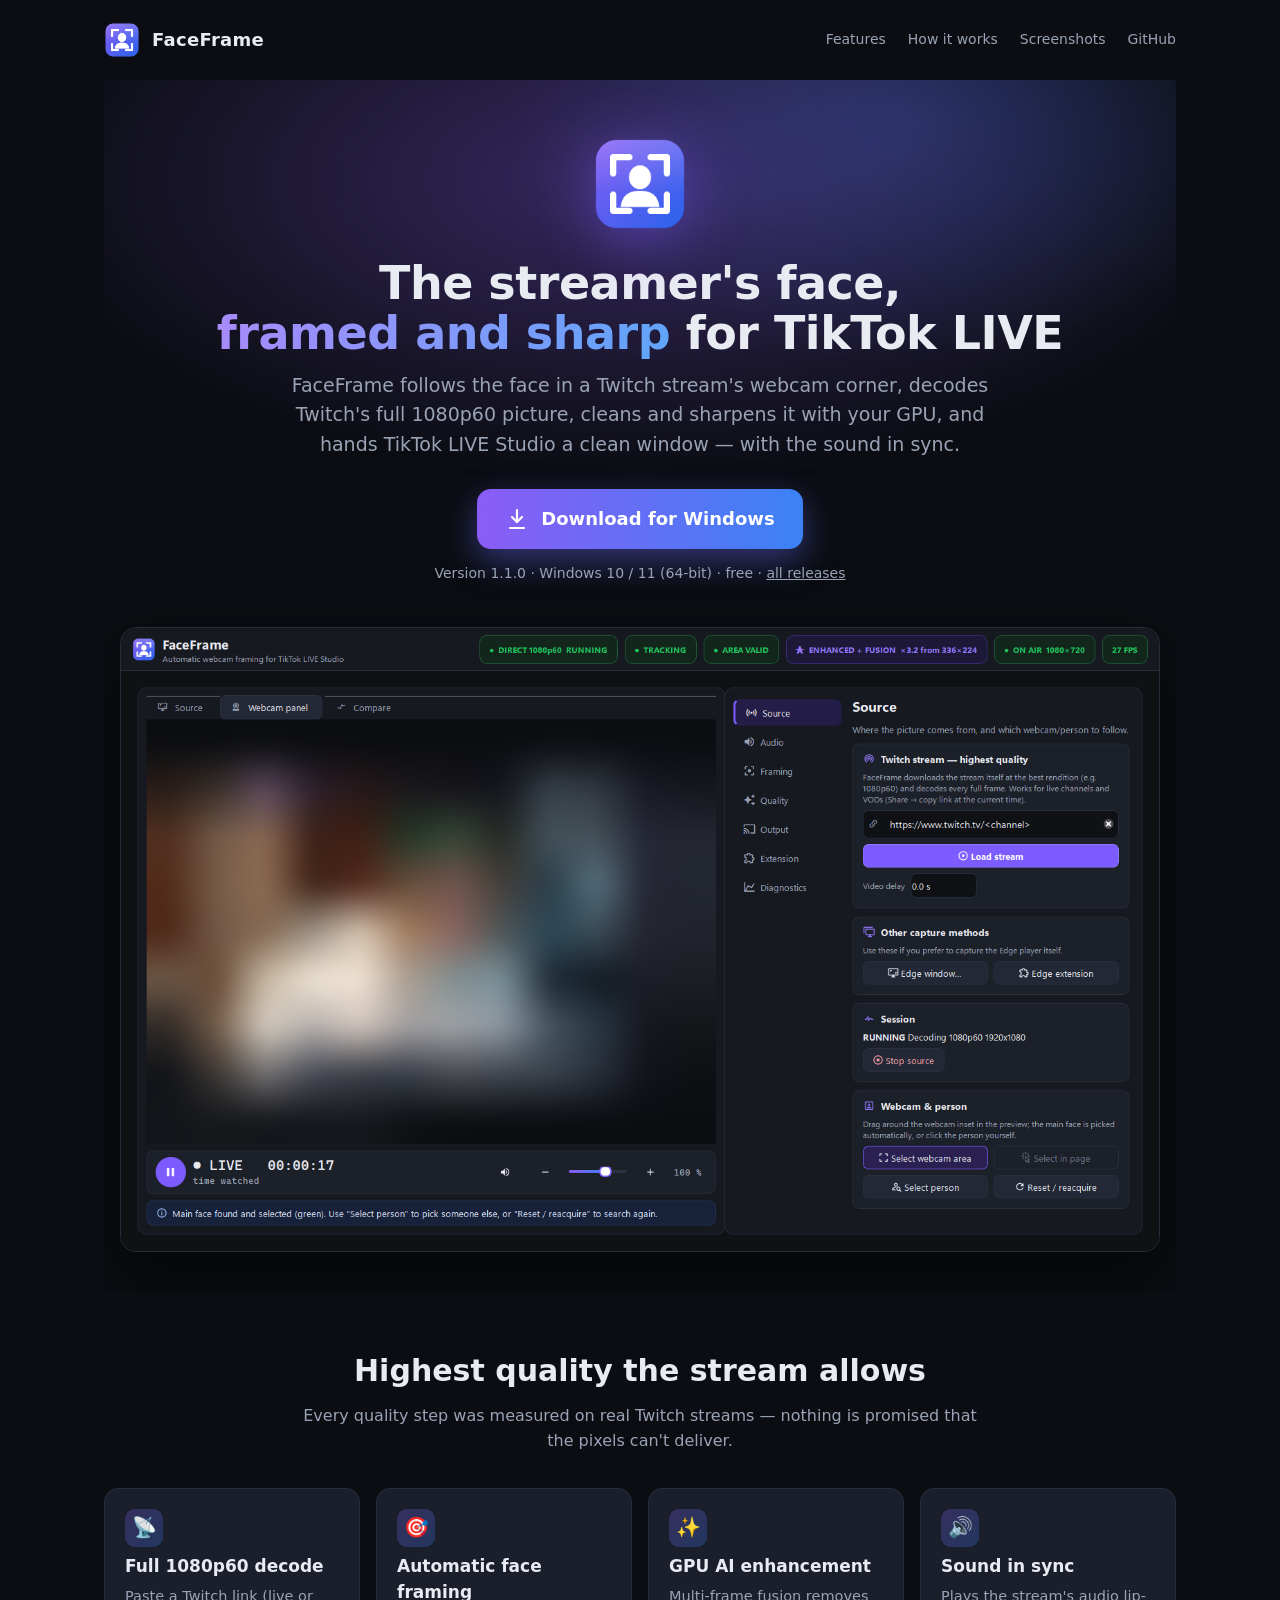
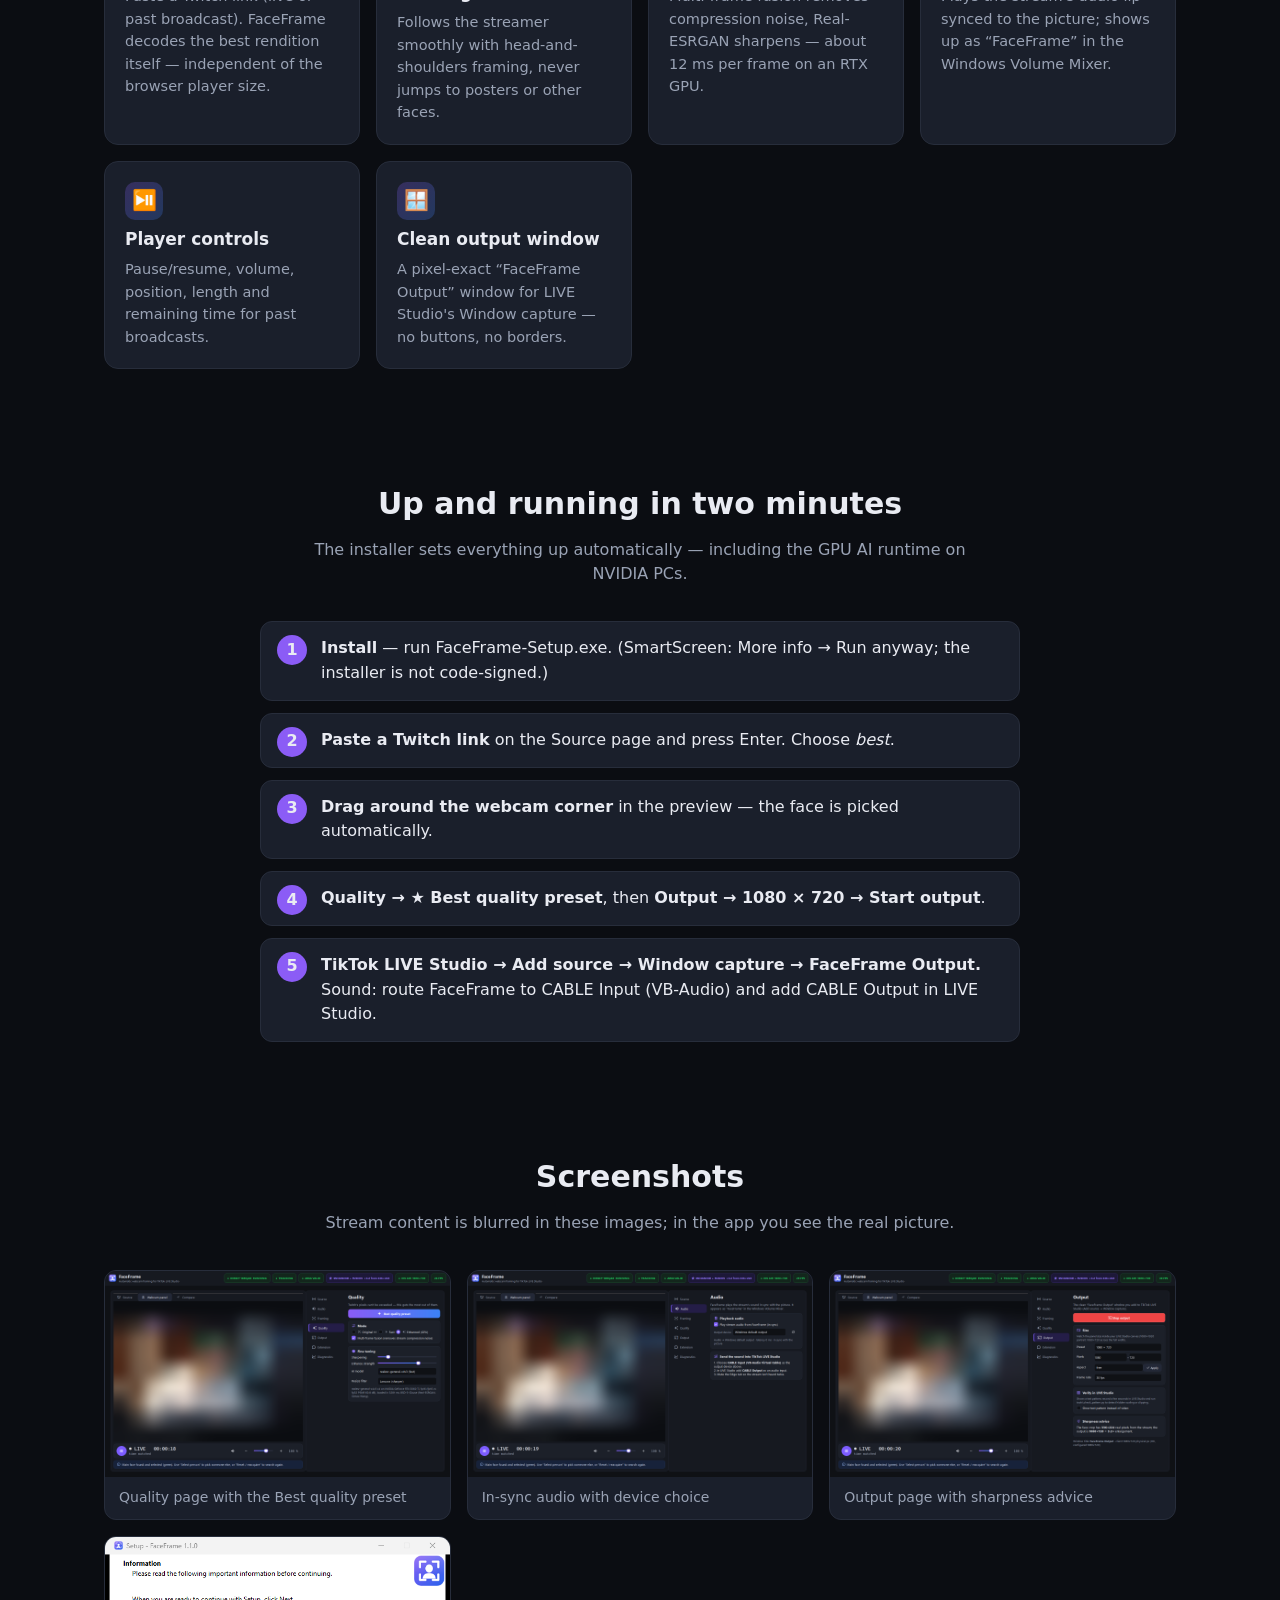
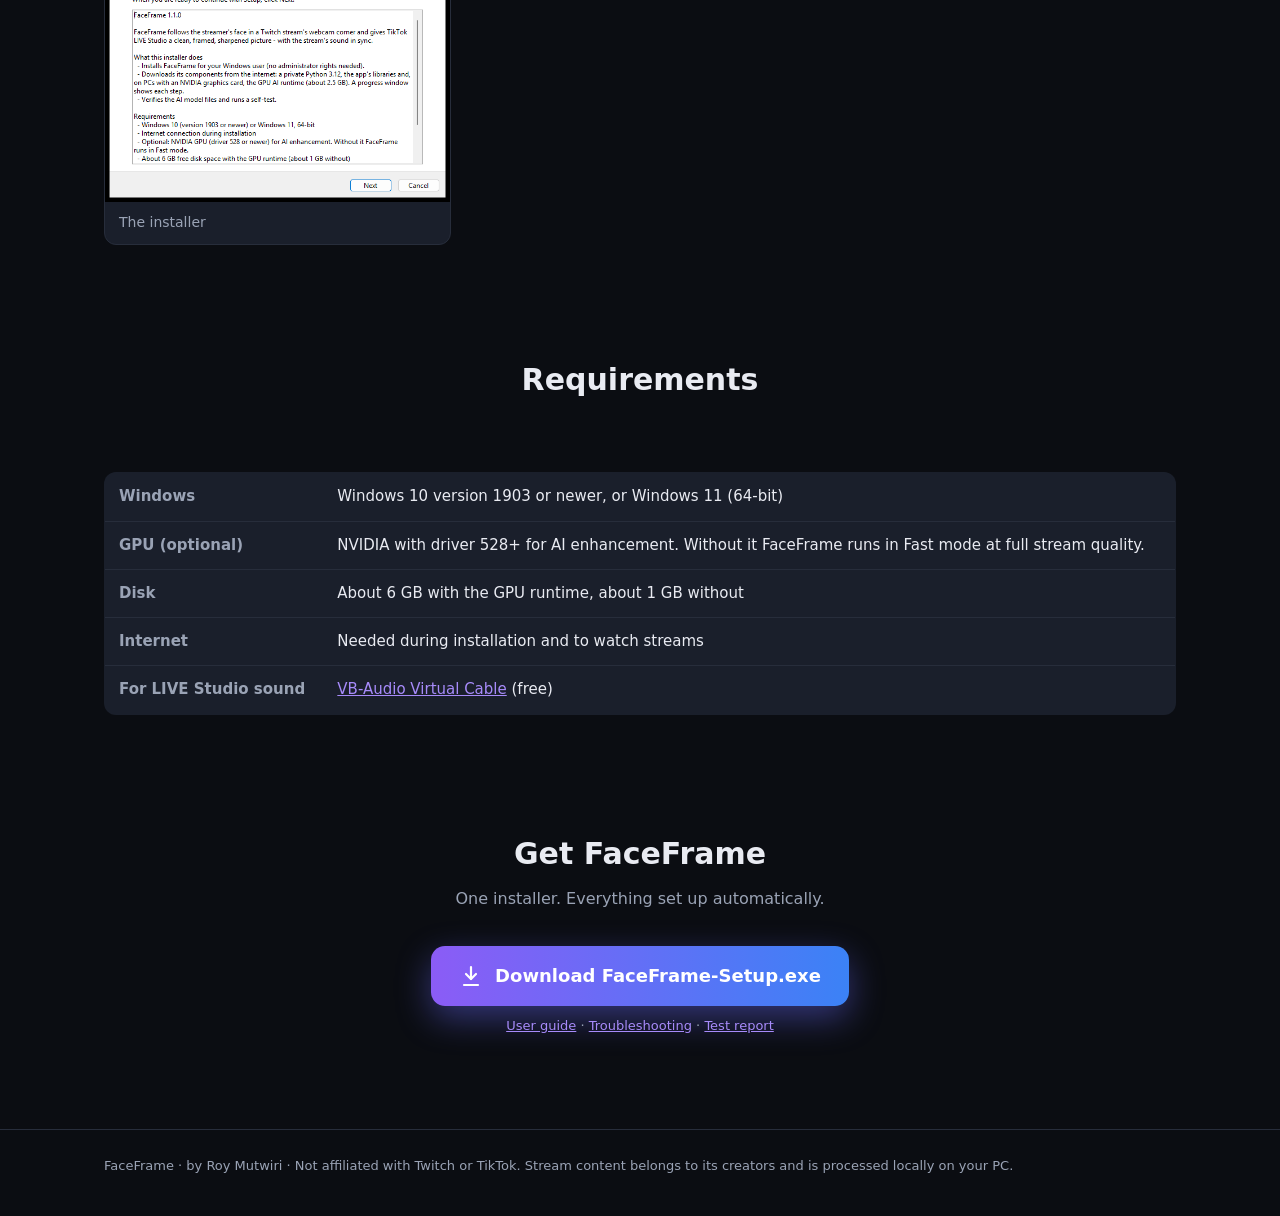
==== docs/index.html @ 80ff7608 "FaceFrame 1.1.0: release QA, installer, docs and landing page - Direct Twitch 1080p60 source, Best q" ====
<!doctype html>
<html lang="en">
<head>
<meta charset="utf-8">
<meta name="viewport" content="width=device-width, initial-scale=1">
<title>FaceFrame — automatic webcam framing for TikTok LIVE Studio</title>
<meta name="description" content="FaceFrame follows the streamer's face in a Twitch stream's webcam corner and gives TikTok LIVE Studio a clean, framed, AI-sharpened picture with in-sync sound.">
<meta property="og:title" content="FaceFrame for Windows">
<meta property="og:description" content="Automatic webcam framing for TikTok LIVE Studio — 1080p60 Twitch decode, GPU AI enhancement, in-sync audio.">
<meta property="og:image" content="assets/faceframe_512.png">
<link rel="icon" href="assets/faceframe_512.png">
<style>
  :root { --bg:#0b0d12; --surface:#141822; --card:#1a1f2b; --border:#272d3b; --text:#e9ebf2; --muted:#9aa3b5;
          --violet:#8b5cf6; --blue:#3b82f6; --ok:#22c55e; }
  * { box-sizing:border-box; }
  body { margin:0; font-family:"Segoe UI Variable Text","Segoe UI",system-ui,-apple-system,sans-serif; color:var(--text);
         background:var(--bg); line-height:1.55; }
  a { color:#a78bfa; }
  .wrap { max-width:1120px; margin:0 auto; padding:0 24px; }
  header { padding:22px 0; display:flex; align-items:center; gap:12px; }
  header img { width:36px; height:36px; }
  header b { font-size:18px; letter-spacing:.3px; }
  header nav { margin-left:auto; display:flex; gap:22px; }
  header nav a { color:var(--muted); text-decoration:none; font-size:14px; }
  header nav a:hover { color:var(--text); }
  .hero { position:relative; padding:56px 0 40px; text-align:center; overflow:hidden; }
  .hero::before { content:""; position:absolute; inset:-200px -100px auto; height:600px; z-index:-1;
                  background:radial-gradient(closest-side, rgba(139,92,246,.35), transparent),
                             radial-gradient(closest-side at 70% 40%, rgba(59,130,246,.25), transparent); filter:blur(10px); }
  .hero img.logo { width:96px; height:96px; filter:drop-shadow(0 12px 30px rgba(124,92,255,.45)); }
  h1 { font-size:46px; line-height:1.1; margin:18px 0 12px; letter-spacing:-.5px; }
  h1 span { background:linear-gradient(90deg,#a78bfa,#60a5fa); -webkit-background-clip:text; background-clip:text; color:transparent; }
  .lead { color:var(--muted); font-size:19px; max-width:720px; margin:0 auto 30px; }
  .btn { display:inline-flex; align-items:center; gap:12px; padding:16px 28px; border-radius:14px; font-weight:700;
         font-size:18px; text-decoration:none; color:white; background:linear-gradient(90deg,var(--violet),var(--blue));
         box-shadow:0 12px 34px rgba(99,102,241,.45); transition:transform .15s, box-shadow .15s; }
  .btn:hover { transform:translateY(-2px); box-shadow:0 16px 44px rgba(99,102,241,.6); }
  .btn svg { width:24px; height:24px; }
  .meta { margin-top:14px; color:var(--muted); font-size:14px; }
  .meta a { color:var(--muted); }
  .shot { margin:42px auto 0; max-width:1040px; border-radius:16px; overflow:hidden; border:1px solid var(--border);
          box-shadow:0 30px 80px rgba(0,0,0,.55); }
  .shot img { display:block; width:100%; }
  section { padding:56px 0; }
  h2 { font-size:30px; margin:0 0 10px; text-align:center; }
  .sub { color:var(--muted); text-align:center; margin:0 auto 34px; max-width:680px; }
  .grid { display:grid; grid-template-columns:repeat(auto-fit,minmax(240px,1fr)); gap:16px; }
  .card { background:var(--card); border:1px solid var(--border); border-radius:14px; padding:20px; }
  .card h3 { margin:6px 0 6px; font-size:17px; }
  .card p { margin:0; color:var(--muted); font-size:14.5px; }
  .ic { width:38px; height:38px; border-radius:10px; display:grid; place-items:center;
        background:linear-gradient(135deg,rgba(139,92,246,.25),rgba(59,130,246,.25)); font-size:20px; }
  .steps { counter-reset:s; display:grid; gap:12px; max-width:760px; margin:0 auto; }
  .step { background:var(--card); border:1px solid var(--border); border-radius:12px; padding:14px 18px 14px 60px; position:relative; }
  .step::before { counter-increment:s; content:counter(s); position:absolute; left:16px; top:13px; width:30px; height:30px;
                  border-radius:50%; display:grid; place-items:center; font-weight:700; background:var(--violet); }
  .gallery { display:grid; grid-template-columns:repeat(auto-fit,minmax(320px,1fr)); gap:16px; }
  .gallery figure { margin:0; background:var(--card); border:1px solid var(--border); border-radius:12px; overflow:hidden; }
  .gallery img { width:100%; display:block; }
  .gallery figcaption { padding:10px 14px; color:var(--muted); font-size:14px; }
  table { width:100%; border-collapse:collapse; background:var(--card); border:1px solid var(--border); border-radius:12px; overflow:hidden; }
  td, th { padding:12px 14px; border-bottom:1px solid var(--border); text-align:left; font-size:15px; }
  th { color:var(--muted); font-weight:600; }
  .cta { text-align:center; padding:60px 0 80px; }
  footer { border-top:1px solid var(--border); color:var(--muted); font-size:13px; padding:26px 0 40px; }
  .note { color:var(--muted); font-size:13px; text-align:center; margin-top:10px; }
  @media (max-width:640px) { h1 { font-size:34px; } header nav { display:none; } }
</style>
</head>
<body>
<div class="wrap">
  <header>
    <img src="assets/faceframe_512.png" alt="">
    <b>FaceFrame</b>
    <nav>
      <a href="#features">Features</a><a href="#how">How it works</a><a href="#screens">Screenshots</a>
      <a href="https://github.com/Roy-Mutwiri/Twitch-Face-Card">GitHub</a>
    </nav>
  </header>

  <div class="hero">
    <img class="logo" src="assets/faceframe_512.png" alt="FaceFrame logo">
    <h1>The streamer's face,<br><span>framed and sharp</span> for TikTok LIVE</h1>
    <p class="lead">FaceFrame follows the face in a Twitch stream's webcam corner, decodes Twitch's full 1080p60 picture,
      cleans and sharpens it with your GPU, and hands TikTok LIVE Studio a clean window — with the sound in sync.</p>
    <a class="btn" id="dl" href="https://github.com/Roy-Mutwiri/Twitch-Face-Card/releases/latest/download/FaceFrame-Setup.exe">
      <svg viewBox="0 0 24 24" fill="none" stroke="currentColor" stroke-width="2.2" stroke-linecap="round" stroke-linejoin="round"><path d="M12 3v12"/><path d="m7 10 5 5 5-5"/><path d="M5 21h14"/></svg>
      Download for Windows
    </a>
    <div class="meta">Version 1.1.0 · Windows 10 / 11 (64-bit) · free ·
      <a href="https://github.com/Roy-Mutwiri/Twitch-Face-Card/releases">all releases</a></div>
    <div class="shot"><img src="screenshots/main.png" alt="FaceFrame main window"></div>
  </div>

  <section id="features">
    <h2>Highest quality the stream allows</h2>
    <p class="sub">Every quality step was measured on real Twitch streams — nothing is promised that the pixels can't deliver.</p>
    <div class="grid">
      <div class="card"><div class="ic">📡</div><h3>Full 1080p60 decode</h3><p>Paste a Twitch link (live or past broadcast). FaceFrame decodes the best rendition itself — independent of the browser player size.</p></div>
      <div class="card"><div class="ic">🎯</div><h3>Automatic face framing</h3><p>Follows the streamer smoothly with head-and-shoulders framing, never jumps to posters or other faces.</p></div>
      <div class="card"><div class="ic">✨</div><h3>GPU AI enhancement</h3><p>Multi-frame fusion removes compression noise, Real-ESRGAN sharpens — about 12 ms per frame on an RTX GPU.</p></div>
      <div class="card"><div class="ic">🔊</div><h3>Sound in sync</h3><p>Plays the stream's audio lip-synced to the picture; shows up as “FaceFrame” in the Windows Volume Mixer.</p></div>
      <div class="card"><div class="ic">⏯️</div><h3>Player controls</h3><p>Pause/resume, volume, position, length and remaining time for past broadcasts.</p></div>
      <div class="card"><div class="ic">🪟</div><h3>Clean output window</h3><p>A pixel-exact “FaceFrame Output” window for LIVE Studio's Window capture — no buttons, no borders.</p></div>
    </div>
  </section>

  <section id="how">
    <h2>Up and running in two minutes</h2>
    <p class="sub">The installer sets everything up automatically — including the GPU AI runtime on NVIDIA PCs.</p>
    <div class="steps">
      <div class="step"><b>Install</b> — run FaceFrame-Setup.exe. (SmartScreen: More info → Run anyway; the installer is not code-signed.)</div>
      <div class="step"><b>Paste a Twitch link</b> on the Source page and press Enter. Choose <i>best</i>.</div>
      <div class="step"><b>Drag around the webcam corner</b> in the preview — the face is picked automatically.</div>
      <div class="step"><b>Quality → ★ Best quality preset</b>, then <b>Output → 1080 × 720 → Start output</b>.</div>
      <div class="step"><b>TikTok LIVE Studio → Add source → Window capture → FaceFrame Output.</b> Sound: route FaceFrame to CABLE Input (VB-Audio) and add CABLE Output in LIVE Studio.</div>
    </div>
  </section>

  <section id="screens">
    <h2>Screenshots</h2>
    <p class="sub">Stream content is blurred in these images; in the app you see the real picture.</p>
    <div class="gallery">
      <figure><img src="screenshots/quality.png" alt=""><figcaption>Quality page with the Best quality preset</figcaption></figure>
      <figure><img src="screenshots/audio.png" alt=""><figcaption>In-sync audio with device choice</figcaption></figure>
      <figure><img src="screenshots/output.png" alt=""><figcaption>Output page with sharpness advice</figcaption></figure>
      <figure><img src="screenshots/installer.png" alt=""><figcaption>The installer</figcaption></figure>
    </div>
  </section>

  <section>
    <h2>Requirements</h2>
    <p class="sub">&nbsp;</p>
    <table>
      <tr><th>Windows</th><td>Windows 10 version 1903 or newer, or Windows 11 (64-bit)</td></tr>
      <tr><th>GPU (optional)</th><td>NVIDIA with driver 528+ for AI enhancement. Without it FaceFrame runs in Fast mode at full stream quality.</td></tr>
      <tr><th>Disk</th><td>About 6 GB with the GPU runtime, about 1 GB without</td></tr>
      <tr><th>Internet</th><td>Needed during installation and to watch streams</td></tr>
      <tr><th>For LIVE Studio sound</th><td><a href="https://vb-audio.com/Cable/">VB-Audio Virtual Cable</a> (free)</td></tr>
    </table>
  </section>

  <div class="cta">
    <h2>Get FaceFrame</h2>
    <p class="sub">One installer. Everything set up automatically.</p>
    <a class="btn" href="https://github.com/Roy-Mutwiri/Twitch-Face-Card/releases/latest/download/FaceFrame-Setup.exe">
      <svg viewBox="0 0 24 24" fill="none" stroke="currentColor" stroke-width="2.2" stroke-linecap="round" stroke-linejoin="round"><path d="M12 3v12"/><path d="m7 10 5 5 5-5"/><path d="M5 21h14"/></svg>
      Download FaceFrame-Setup.exe
    </a>
    <p class="note"><a href="https://github.com/Roy-Mutwiri/Twitch-Face-Card/blob/main/docs/USER_GUIDE.md">User guide</a> ·
      <a href="https://github.com/Roy-Mutwiri/Twitch-Face-Card/blob/main/docs/TROUBLESHOOTING.md">Troubleshooting</a> ·
      <a href="https://github.com/Roy-Mutwiri/Twitch-Face-Card/blob/main/docs/TESTING.md">Test report</a></p>
  </div>
</div>
<footer><div class="wrap">FaceFrame · by Roy Mutwiri · Not affiliated with Twitch or TikTok. Stream content belongs to its creators and is processed locally on your PC.</div></footer>
</body>
</html>
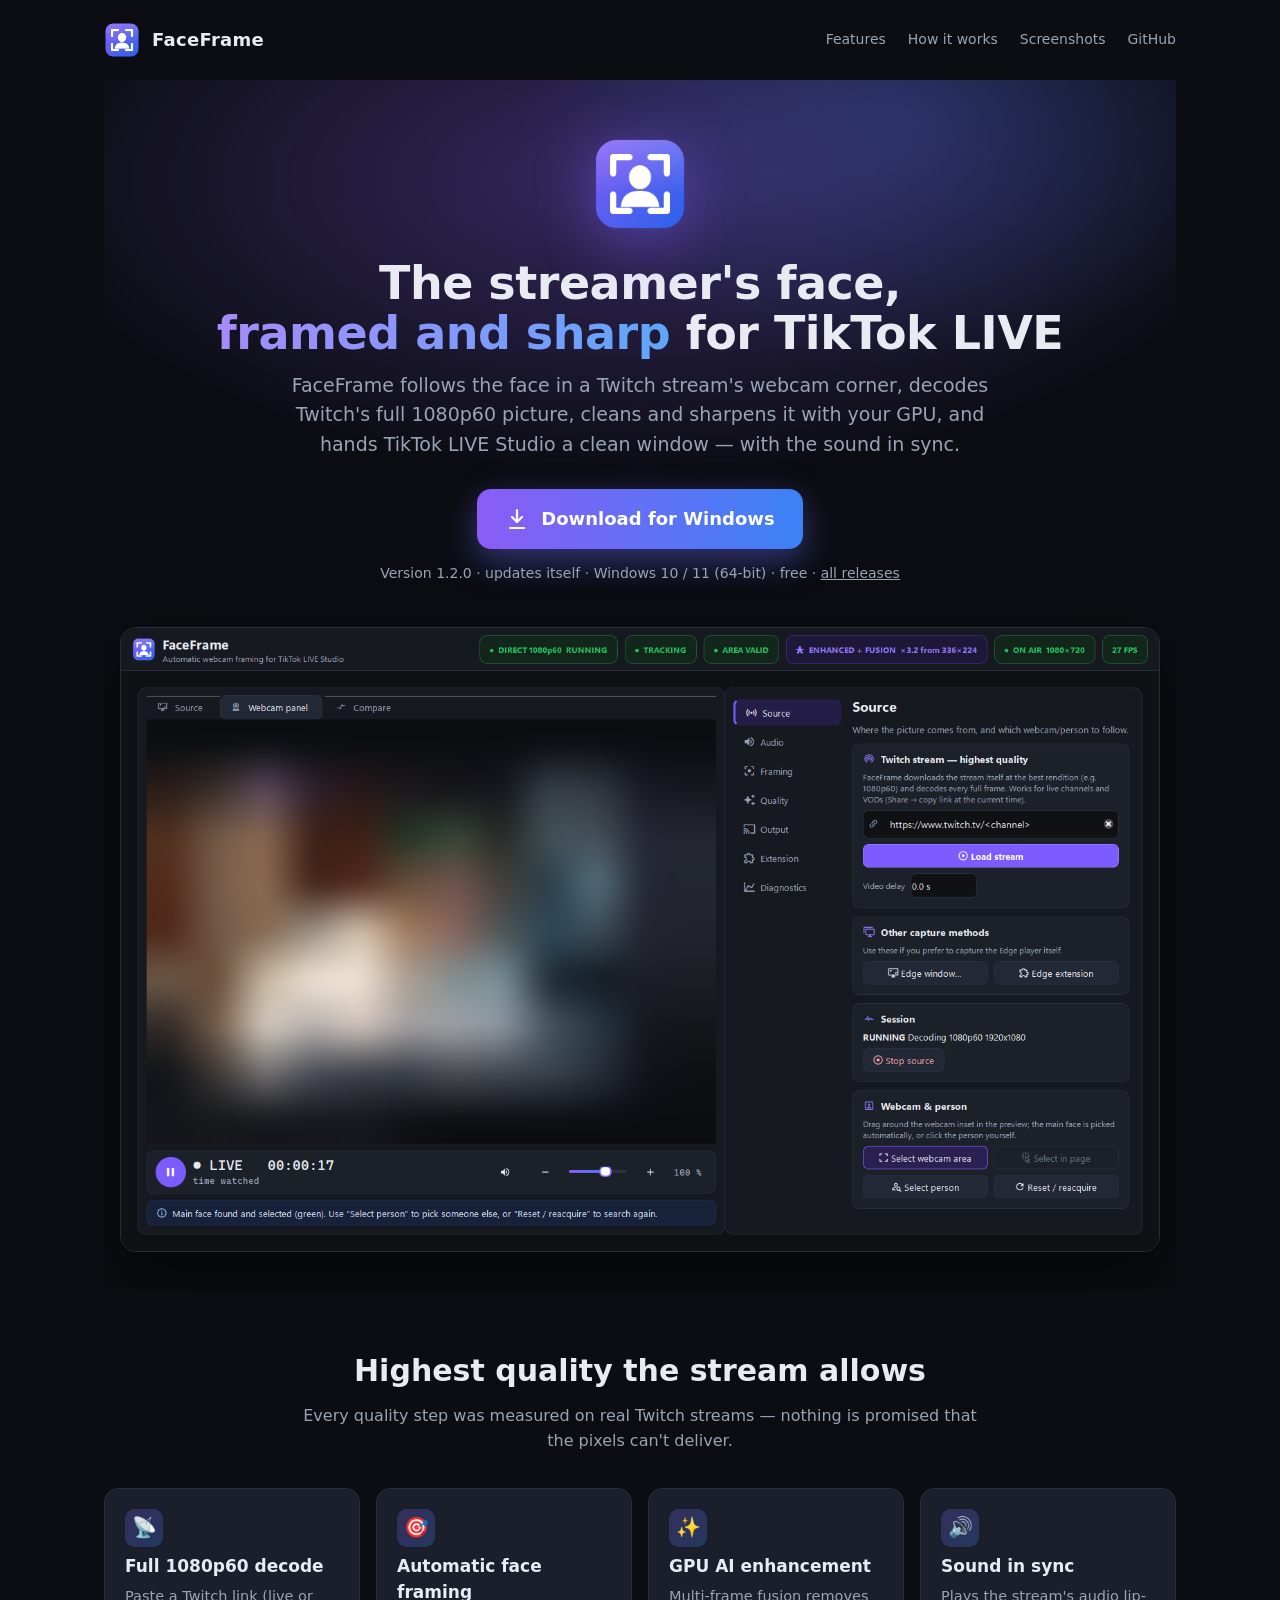
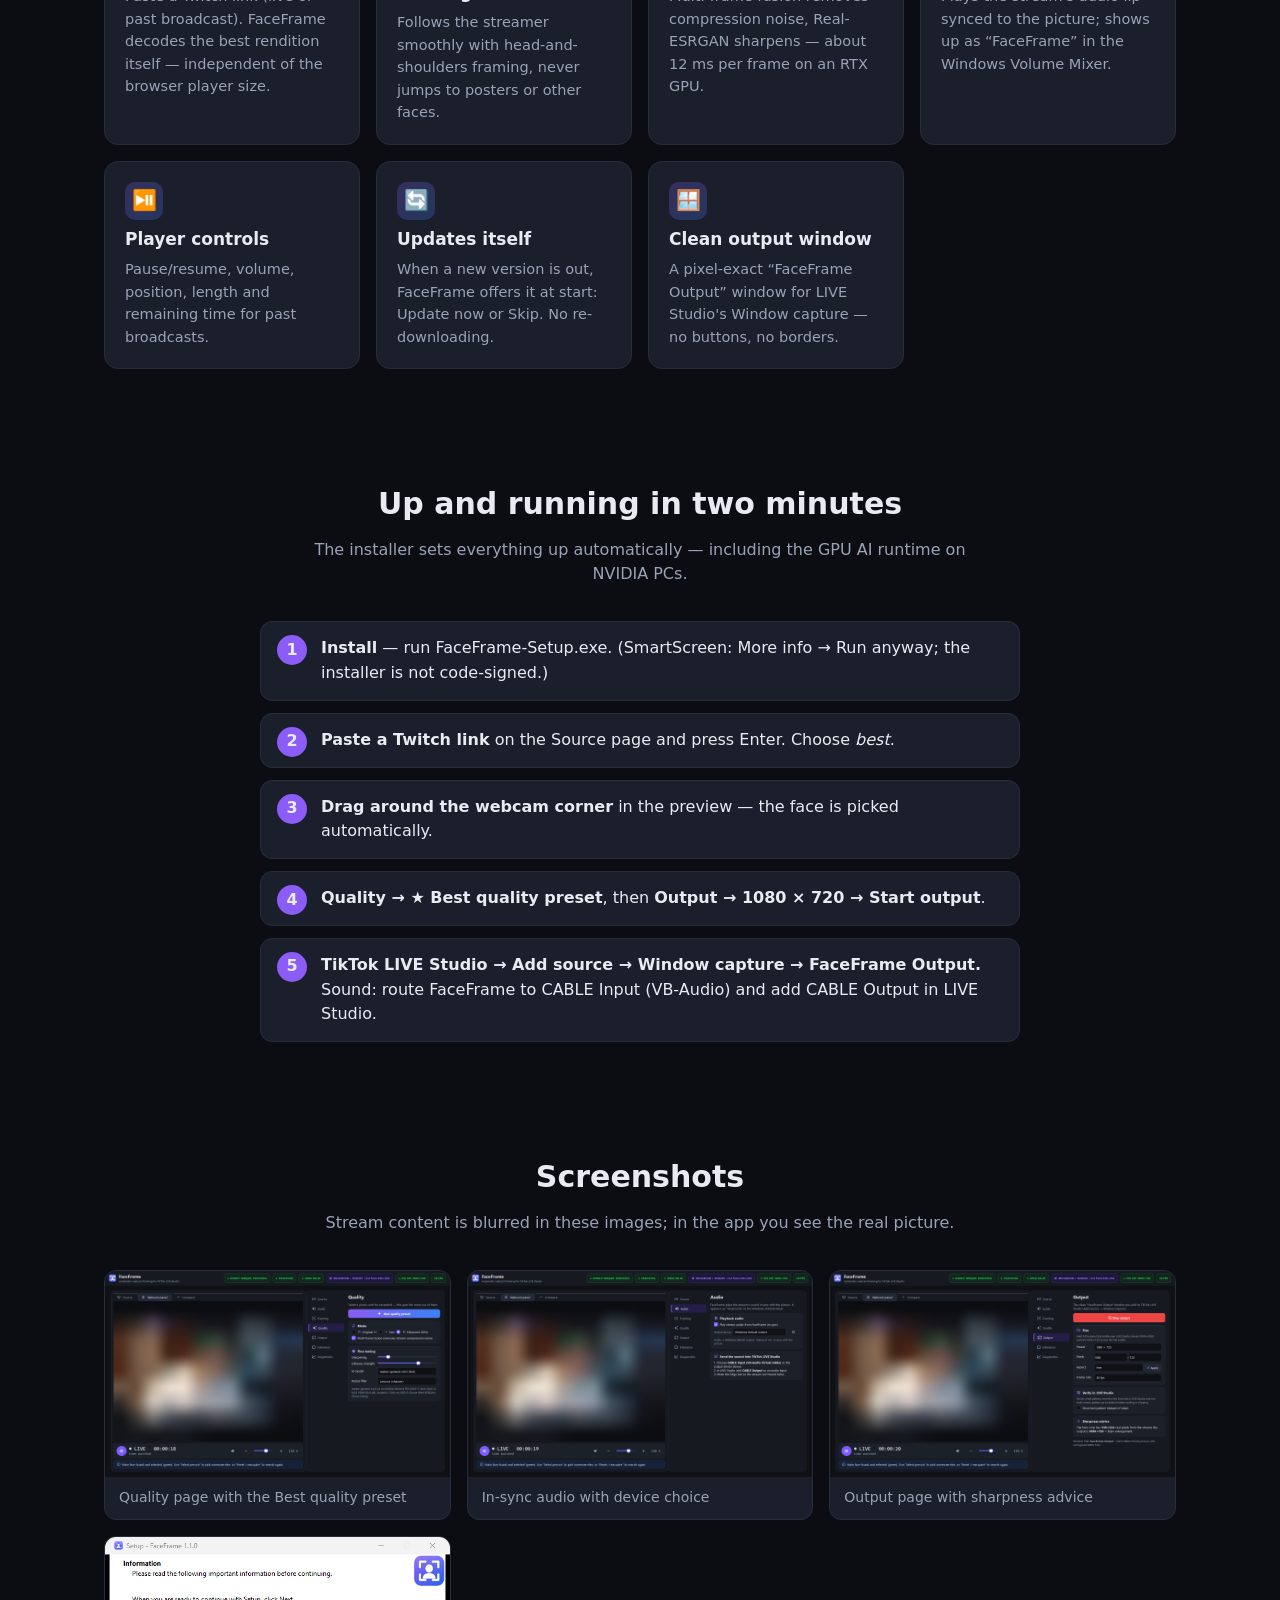
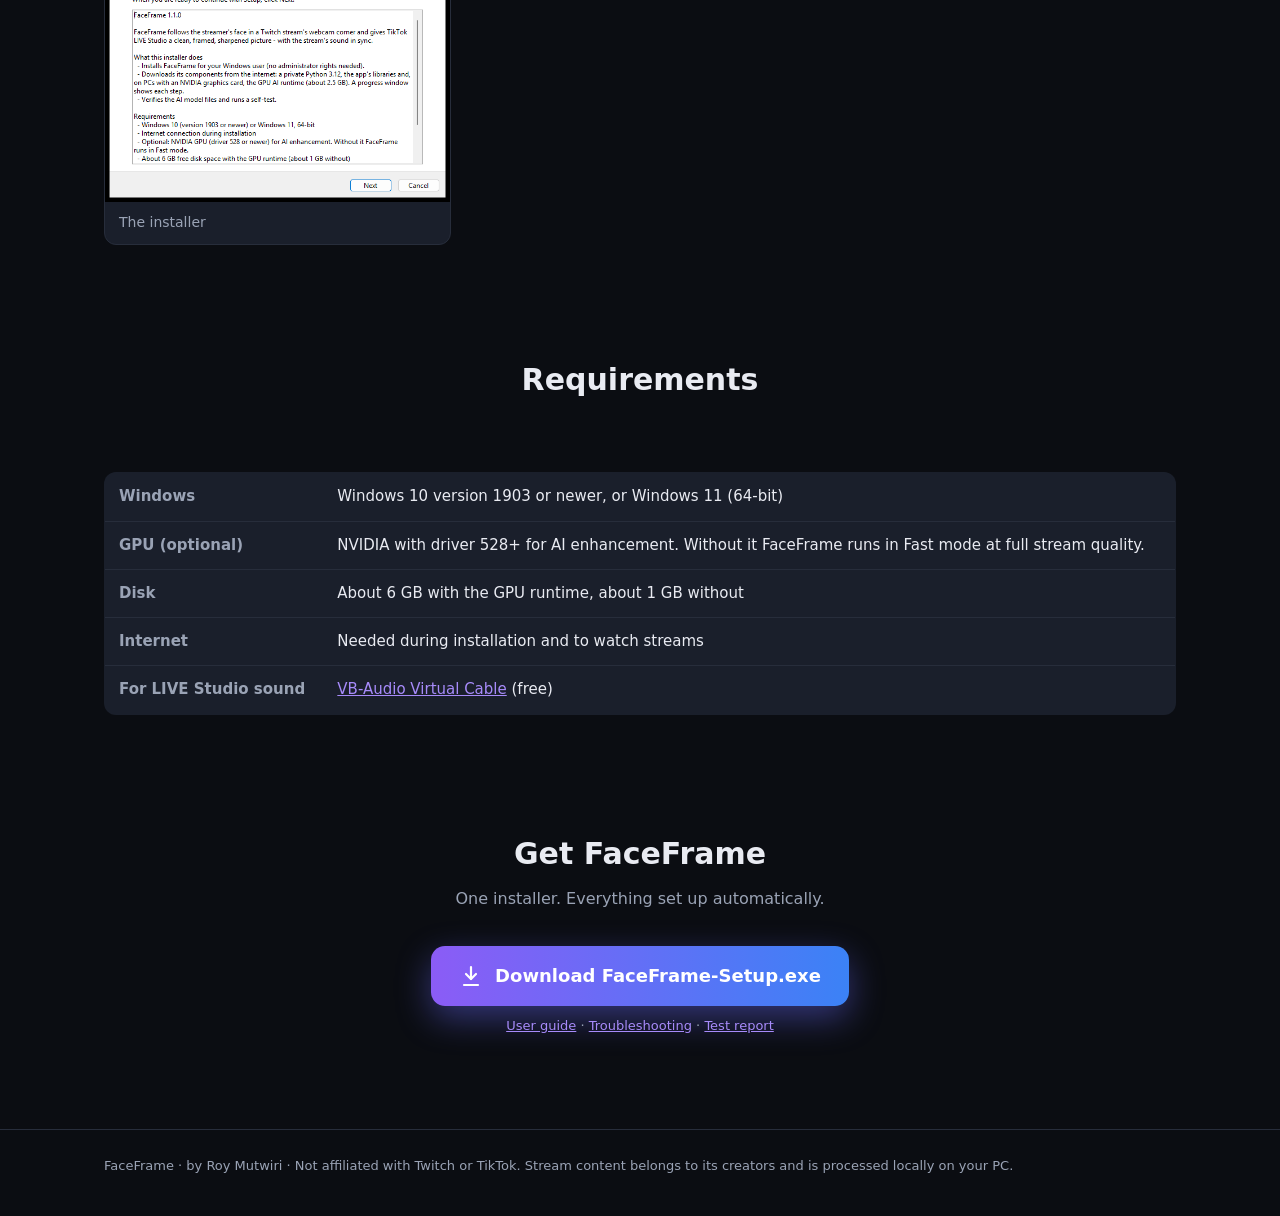
==== commit bc08d2ad: "FaceFrame 1.2.0: in-app updates - On start the installed app checks GitHub Releases; a newer version" ====
--- a/docs/index.html
+++ b/docs/index.html
@@ -87,7 +87,7 @@
       <svg viewBox="0 0 24 24" fill="none" stroke="currentColor" stroke-width="2.2" stroke-linecap="round" stroke-linejoin="round"><path d="M12 3v12"/><path d="m7 10 5 5 5-5"/><path d="M5 21h14"/></svg>
       Download for Windows
     </a>
-    <div class="meta">Version 1.1.0 · Windows 10 / 11 (64-bit) · free ·
+    <div class="meta">Version 1.2.0 · updates itself · Windows 10 / 11 (64-bit) · free ·
       <a href="https://github.com/Roy-Mutwiri/Twitch-Face-Card/releases">all releases</a></div>
     <div class="shot"><img src="screenshots/main.png" alt="FaceFrame main window"></div>
   </div>
@@ -101,6 +101,7 @@
       <div class="card"><div class="ic">✨</div><h3>GPU AI enhancement</h3><p>Multi-frame fusion removes compression noise, Real-ESRGAN sharpens — about 12 ms per frame on an RTX GPU.</p></div>
       <div class="card"><div class="ic">🔊</div><h3>Sound in sync</h3><p>Plays the stream's audio lip-synced to the picture; shows up as “FaceFrame” in the Windows Volume Mixer.</p></div>
       <div class="card"><div class="ic">⏯️</div><h3>Player controls</h3><p>Pause/resume, volume, position, length and remaining time for past broadcasts.</p></div>
+      <div class="card"><div class="ic">🔄</div><h3>Updates itself</h3><p>When a new version is out, FaceFrame offers it at start: Update now or Skip. No re-downloading.</p></div>
       <div class="card"><div class="ic">🪟</div><h3>Clean output window</h3><p>A pixel-exact “FaceFrame Output” window for LIVE Studio's Window capture — no buttons, no borders.</p></div>
     </div>
   </section>
